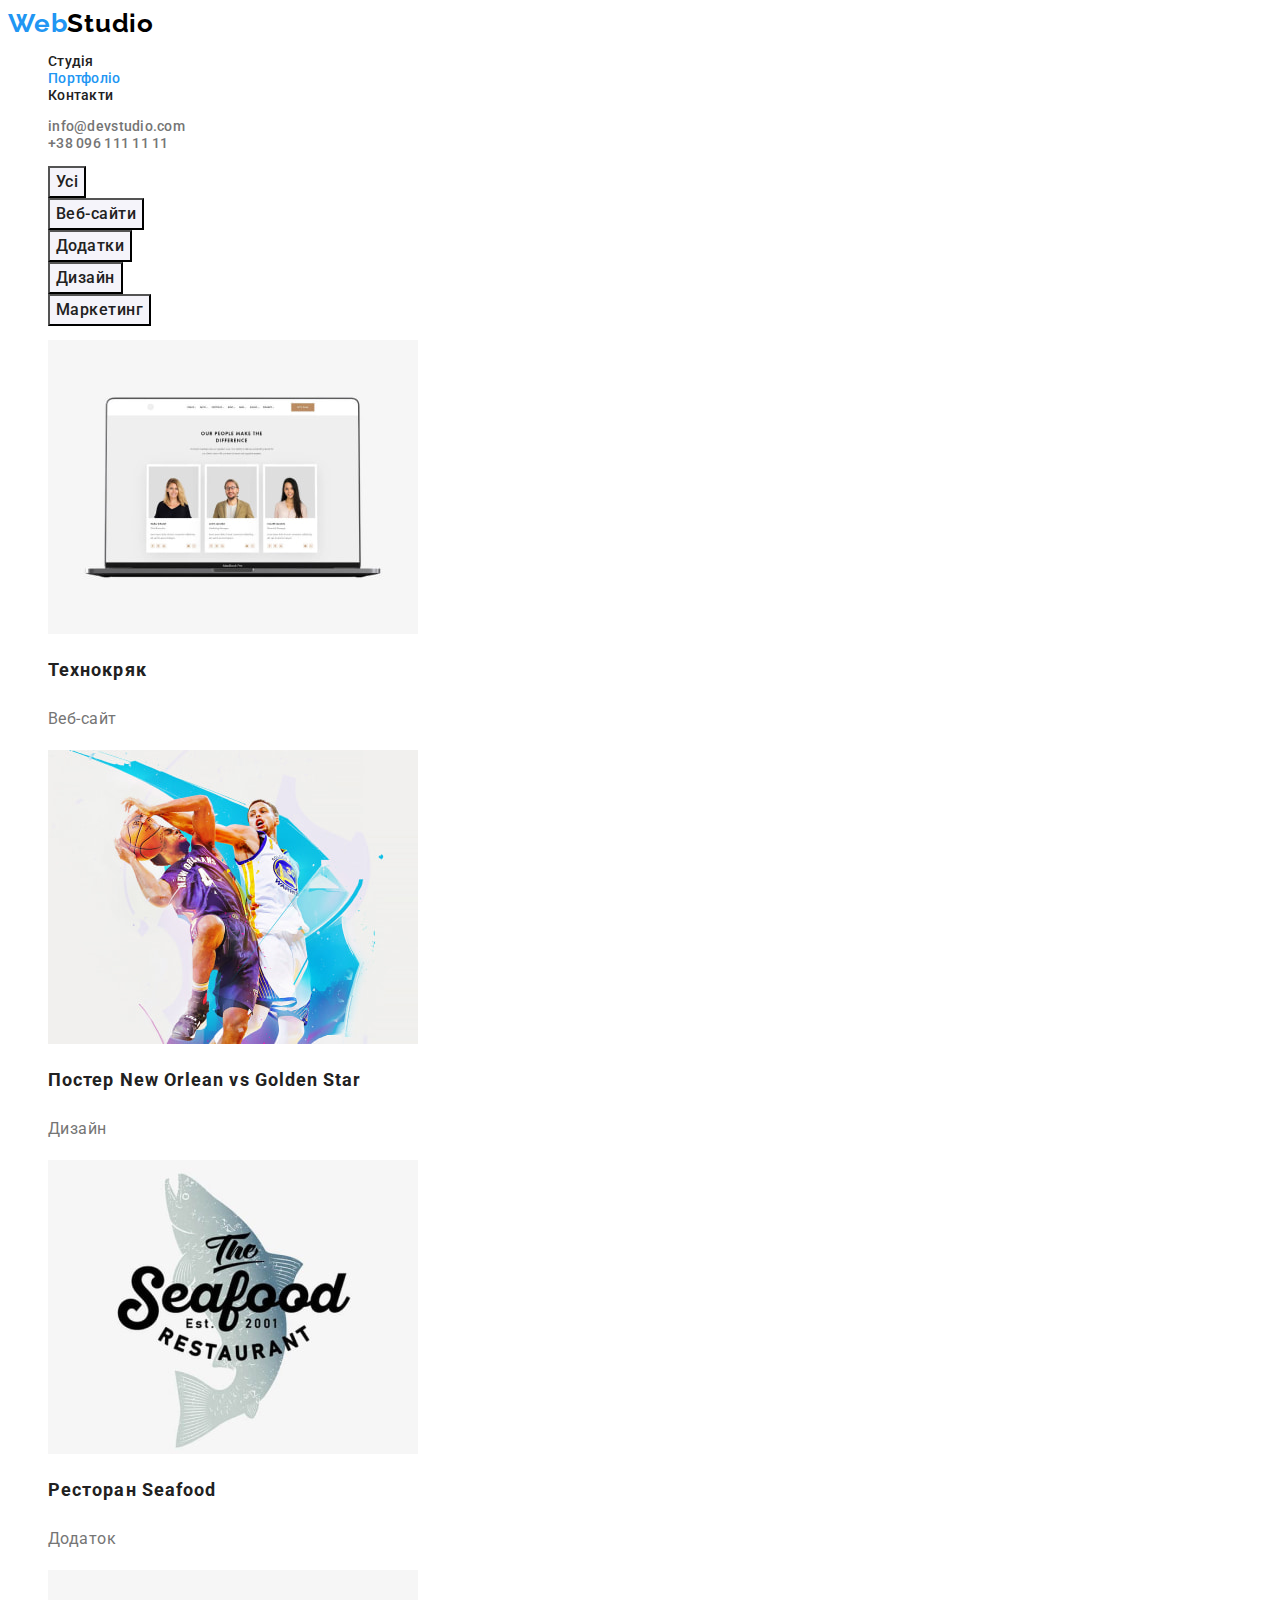
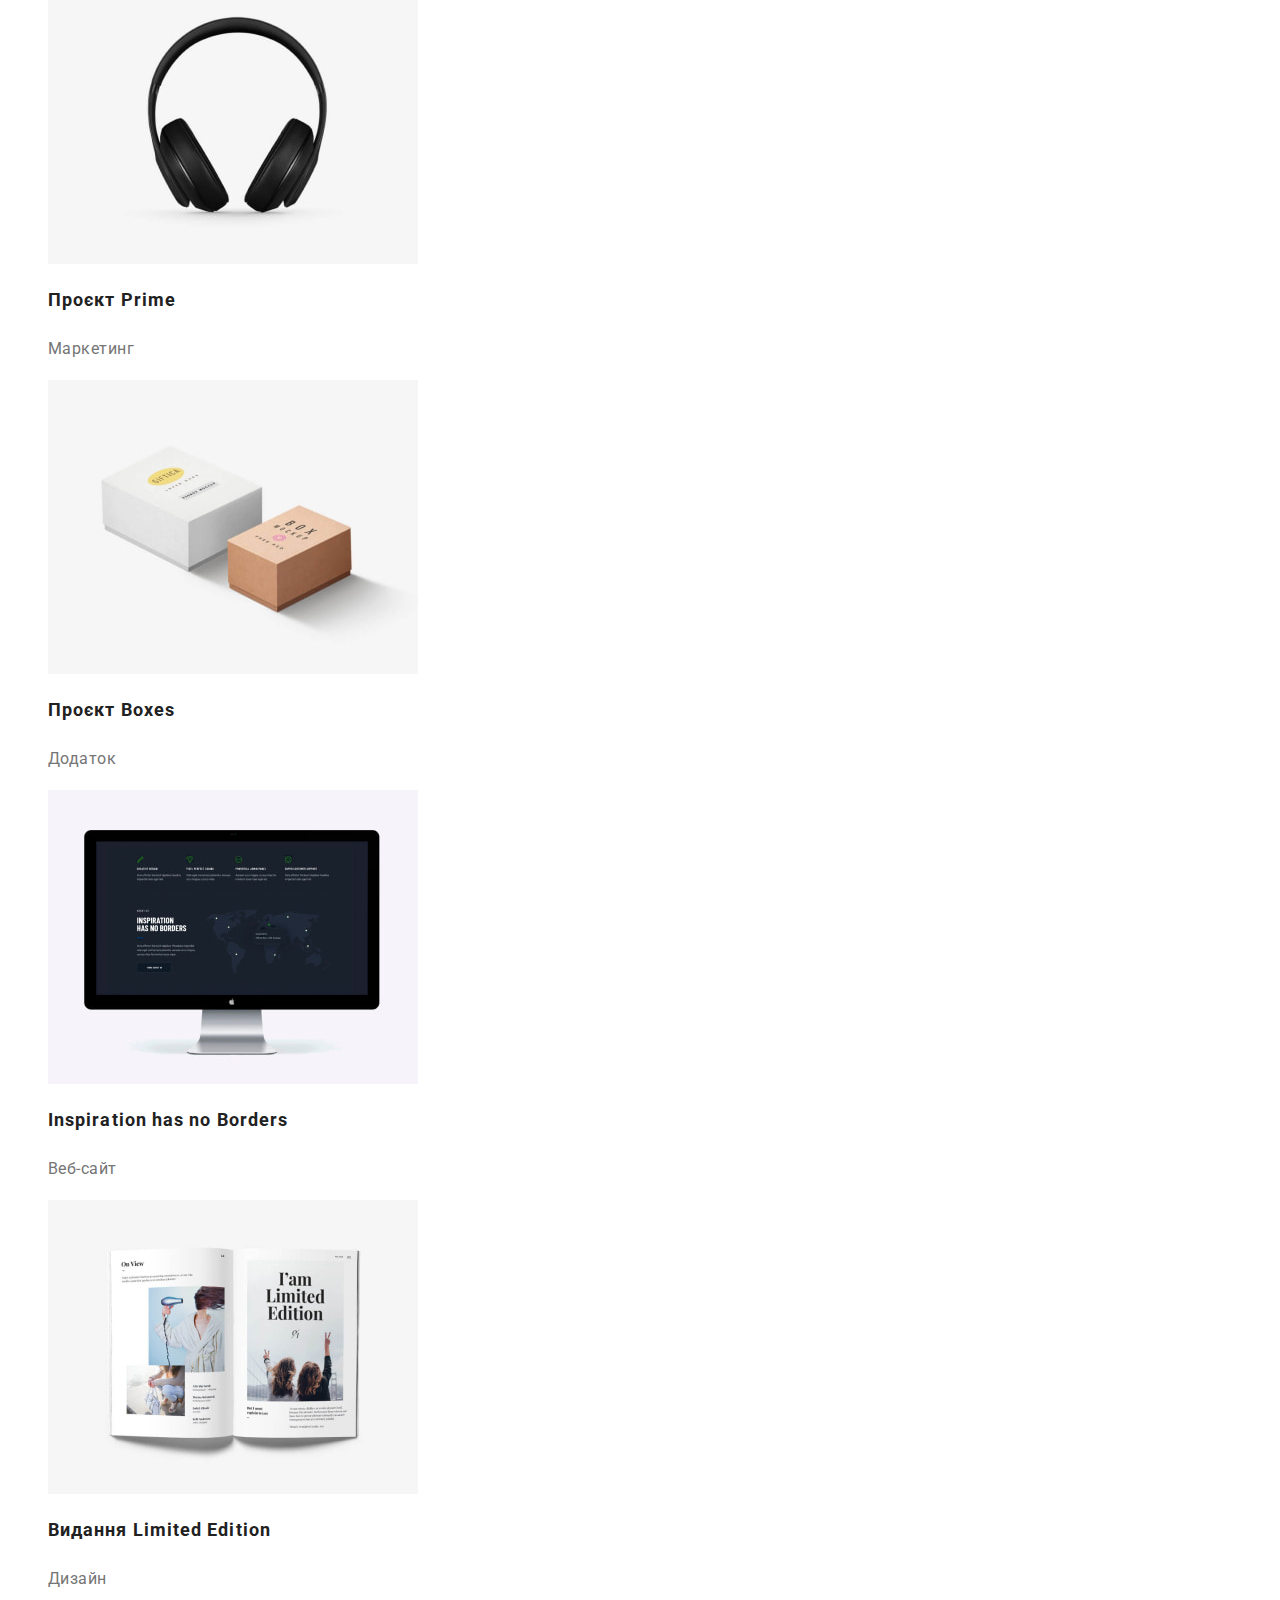
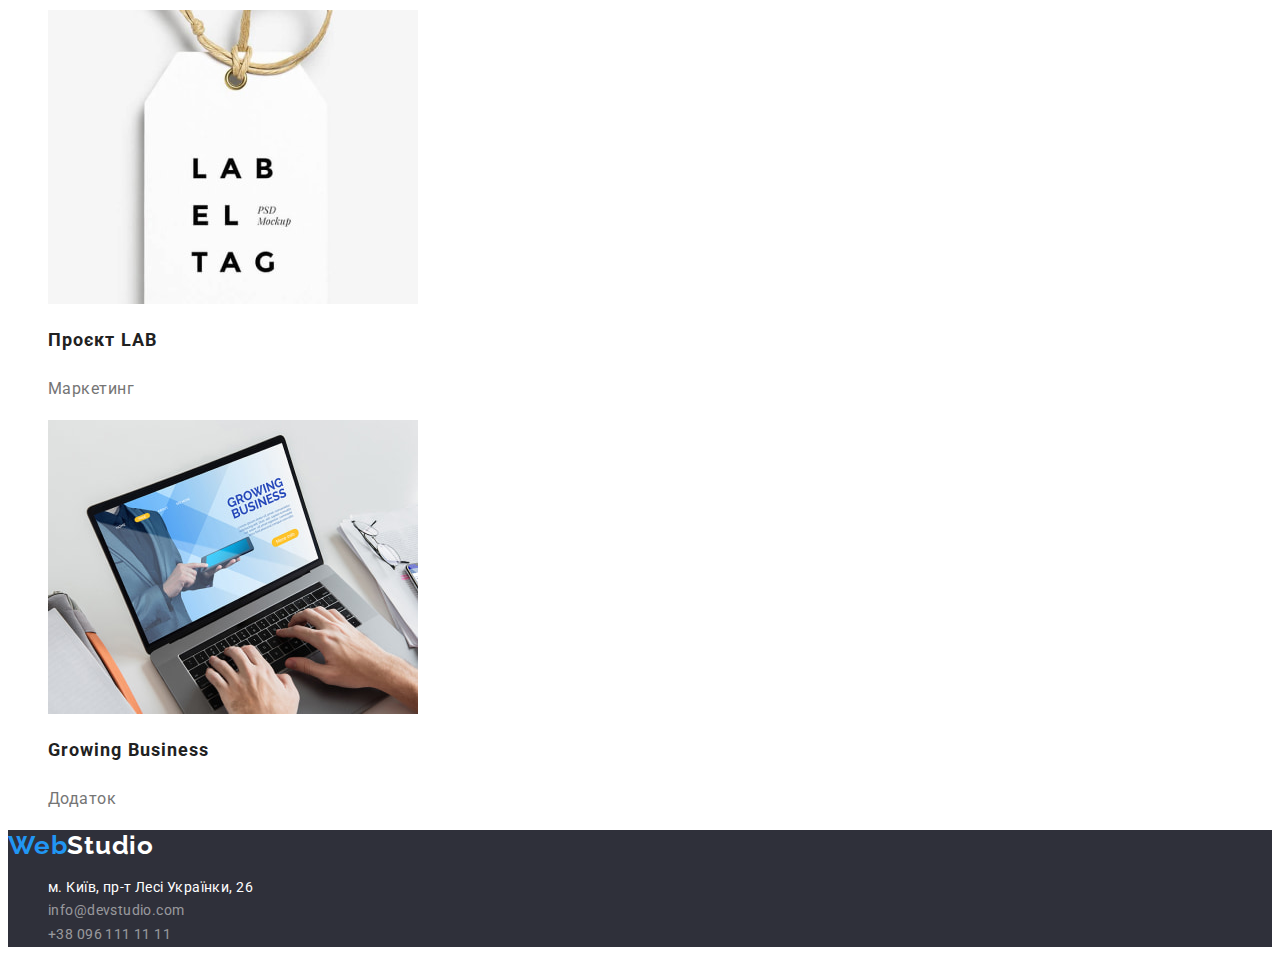
==== portfolio.html @ b889ef47 "Initial commit" ====
<!DOCTYPE html>
<html lang="uk">
  <head>
    <meta charset="UTF-8" />
    <meta http-equiv="X-UA-Compatible" content="IE=edge" />
    <meta name="viewport" content="width=device-width, initial-scale=1.0" />
    <meta name="description" content="WebStudio - Ефективні рішення для вашого бізнесу" />
    <!-- Favicon start -->
    <link
      rel="apple-touch-icon"
      sizes="180x180"
      href="./images/favicon-package/apple-touch-icon.png"
    />
    <link
      rel="icon"
      type="image/png"
      sizes="32x32"
      href="./images/favicon-package/favicon-32x32.png"
    />
    <link
      rel="icon"
      type="image/png"
      sizes="16x16"
      href="./images/favicon-package/favicon-16x16.png"
    />
    <link rel="manifest" href="./images/favicon-package/site.webmanifest" />
    <link rel="mask-icon" href="./images/favicon-package/safari-pinned-tab.svg" color="#5bbad5" />
    <meta name="msapplication-TileColor" content="#da532c" />
    <meta name="theme-color" content="#ffffff" />
    <!-- Favicon end -->
    <link rel="preconnect" href="https://fonts.googleapis.com" />
    <link rel="preconnect" href="https://fonts.gstatic.com" crossorigin />
    <link
      href="https://fonts.googleapis.com/css2?family=Raleway:wght@700&family=Roboto:wght@400;500;700;900&display=swap"
      rel="stylesheet"
    />
    <title>WebStudio Portfolio</title>
    <link href="./css/styles.css" rel="stylesheet" />
  </head>
  <body>
    <!-- Шапка -->
    <header class="header">
      <nav class="nav">
        <a class="logo link" href="./index.html"><span class="logo-accent">Web</span>Studio</a>
        <ul class="menu-list list">
          <li class="menu-item"><a class="menu-link link" href="./index.html">Студія</a></li>
          <li class="menu-item">
            <a class="menu-link link current" href="./portfolio.html">Портфоліо</a>
          </li>
          <li class="menu-item"><a class="menu-link link" href="">Контакти</a></li>
        </ul>
      </nav>
      <ul class="contact-list list">
        <li class="contact-item">
          <a class="contact-link link" href="mailto:info@devstudio.com">info@devstudio.com</a>
        </li>
        <li class="contact-item">
          <a class="contact-link link" href="tel:+380961111111">+38 096 111 11 11</a>
        </li>
      </ul>
    </header>
    <!-- Основна частина -->
    <main>
      <section class="portfolio">
        <h1 class="visually-hidden">Наші роботи</h1>
        <ul class="portfolio-list list">
          <li class="portfolio-item"><button class="portfolio-btn" type="button">Усі</button></li>
          <li class="portfolio-item">
            <button class="portfolio-btn" type="button">Веб-сайти</button>
          </li>
          <li class="portfolio-item">
            <button class="portfolio-btn" type="button">Додатки</button>
          </li>
          <li class="portfolio-item">
            <button class="portfolio-btn" type="button">Дизайн</button>
          </li>
          <li class="portfolio-item">
            <button class="portfolio-btn" type="button">Маркетинг</button>
          </li>
        </ul>
        <ul class="works-list list">
          <li class="works-item">
            <img
              src="./images/portfolio/img.jpg"
              alt="зображення вебсайту"
              class="works-img"
              width="370"
              height="294"
            />
            <h2 class="works-title">Технокряк</h2>
            <p class="works-text">Веб-сайт</p>
          </li>
          <li class="works-item">
            <img
              src="./images/portfolio/img-2.jpg"
              alt="постер баскетбольної команди"
              class="works-img"
              width="370"
              height="294"
            />
            <h2 class="works-title">Постер New Orlean vs Golden Star</h2>
            <p class="works-text">Дизайн</p>
          </li>
          <li class="works-item">
            <img
              src="./images/portfolio/img-3.jpg"
              alt="логотип рибного ресторану"
              class="works-img"
              width="370"
              height="294"
            />
            <h2 class="works-title">Ресторан Seafood</h2>
            <p class="works-text">Додаток</p>
          </li>
          <li class="works-item">
            <img
              src="./images/portfolio/img-4.jpg"
              alt="навушники"
              class="works-img"
              width="370"
              height="294"
            />
            <h2 class="works-title">Проєкт Prime</h2>
            <p class="works-text">Маркетинг</p>
          </li>
          <li class="works-item">
            <img
              src="./images/portfolio/img-5.jpg"
              alt="дві коробки"
              class="works-img"
              width="370"
              height="294"
            />
            <h2 class="works-title">Проєкт Boxes</h2>
            <p class="works-text">Додаток</p>
          </li>
          <li class="works-item">
            <img
              src="./images/portfolio/img-6.jpg"
              alt="головна сторінка вебсайту"
              class="works-img"
              width="370"
              height="294"
            />
            <h2 class="works-title">Inspiration has no Borders</h2>
            <p class="works-text">Веб-сайт</p>
          </li>
          <li class="works-item">
            <img
              src="./images/portfolio/img-7.jpg"
              alt="книга"
              class="works-img"
              width="370"
              height="294"
            />
            <h2 class="works-title">Видання Limited Edition</h2>
            <p class="works-text">Дизайн</p>
          </li>
          <li class="works-item">
            <img
              src="./images/portfolio/img-8.jpg"
              alt="лейбл"
              class="works-img"
              width="370"
              height="294"
            />
            <h2 class="works-title">Проєкт LAB</h2>
            <p class="works-text">Маркетинг</p>
          </li>
          <li class="works-item">
            <img
              src="./images/portfolio/img-9.jpg"
              alt="превью бізнес-додатку"
              class="works-img"
              width="370"
              height="294"
            />
            <h2 class="works-title">Growing Business</h2>
            <p class="works-text">Додаток</p>
          </li>
        </ul>
      </section>
    </main>

    <!-- Підвал -->
    <footer class="footer">
      <a class="link logo" href="./index.html"
        ><span class="logo-accent">Web</span><span class="footer-logo">Studio</span></a
      >
      <address class="address">
        <ul class="address-list list">
          <li class="address-item">
            <a
              class="address-link link map"
              href="https://www.google.com.ua/maps/place/бул.+Леси+Украинки,+26,+Киев,+02000/@50.4265841,30.5361971,17z"
              target="_blank"
              rel="noreferrer noopener nofollow"
              >м. Київ, пр-т Лесі Українки, 26</a
            >
          </li>
          <li class="address-item">
            <a class="address-link link mail" href="mailto:info@devstudio.com"
              >info@devstudio.com</a
            >
          </li>
          <li class="address-item">
            <a class="address-link link tel" href="tel:+380961111111">+38 096 111 11 11</a>
          </li>
        </ul>
      </address>
    </footer>
  </body>
</html>
---- css/styles.css ----
/* global */
:root {
  --main-background-color: #ffffff;
  --accent-background-color: #f5f4fa;
  --footer-bcg-color: #2f303a;
  --text-and-button-accent: #2196f3;
  --main-text-color: #757575;
  --header-color: #212121;
  --portfolio-bcg-color: #eeeeee;
  --logo-main-color: #000000;
  --header-line-color: #ececec;
  --footer-contacts-color: rgba(225, 225, 225, 0.6);
  --main-font: 'Roboto', sans-serif;
  --secondary-font: 'Raleway', sans-serif;
}
body {
  background-color: var(--main-background-color);
  color: var(--main-text-color);
  font-family: var(--main-font);
  font-size: 14px;
  letter-spacing: 0.03em;
}
.list {
  list-style: none;
}
.link {
  text-decoration: none;
  color: var(--main-text-color);
}
.visually-hidden {
  position: absolute;
  width: 1px;
  height: 1px;
  margin: -1px;
  border: 0;
  padding: 0;
  white-space: nowrap;
  clip-path: inset(100%);
  clip: rect(0 0 0 0);
  overflow: hidden;
}
/* global end*/

/* header */
.logo {
  color: var(--logo-main-color);
  font-family: var(--secondary-font);
  font-weight: 700;
  font-size: 26px;
  line-height: 1.2;
  letter-spacing: 0.03em;
}
.logo-accent {
  color: var(--text-and-button-accent);
}
.menu-link,
.contact-link {
  font-weight: 500;
  line-height: 1.14;
  letter-spacing: 0.02em;
}
.menu-link {
  color: var(--header-color);
}
.current {
  color: var(--text-and-button-accent);
}
.contact-link {
  color: var(--main-text-color);
}
.menu-link:hover,
.menu-link:focus,
.contact-link:hover,
.contact-link:focus {
  color: var(--text-and-button-accent);
}

/* footer */
.footer {
  background-color: var(--footer-bcg-color);
}
.footer-logo {
  color: var(--main-background-color);
}
.address-item {
  line-height: 1.7;
  font-style: normal;
}
.map {
  color: var(--main-background-color);
}
.mail,
.tel {
  color: var(--footer-contacts-color);
}
.address-link:hover,
.address-link:focus {
  color: var(--text-and-button-accent);
}

/* main */
/* hero */
.hero {
  background-color: var(--footer-bcg-color);
}
.main-title {
  font-weight: 900;
  font-size: 44px;
  line-height: 1.36;
  text-align: center;
  letter-spacing: 0.06em;
  text-transform: uppercase;
  color: var(--main-background-color);
}
.hero-btn {
  background-color: var(--text-and-button-accent);
  color: var(--main-background-color);
  font-family: inherit;
  font-weight: 700;
  font-size: 16px;
  line-height: 1.87;
  display: flex;
  align-items: center;
  text-align: center;
  letter-spacing: 0.06em;
  cursor: pointer;
}

/* Переваги компанії */
.benefits,
.activities {
  background-color: var(--main-background-color);
}

.benefits-headline {
  font-size: 14px;
  text-transform: uppercase;
  font-weight: 700;
  line-height: 1.14;
  color: var(--header-color);
}
.benefits-text {
  line-height: 1.71;
}
/* Чим ми займаємося */
.activities-heading,
.team-heading {
  font-weight: 700;
  font-size: 36px;
  line-height: 1.17;
  text-align: center;
  color: var(--header-color);
}

/* Наша команда */
.team {
  background-color: var(--accent-background-color);
}
.team-headline {
  font-weight: 500;
  font-size: 16px;
  line-height: 1.19;
  text-align: center;
  letter-spacing: 0.03em;
  color: var(--header-color);
}
.team-text {
  font-size: 16px;
  line-height: 1.19;
  text-align: center;
}

/* portfolio */
.portfolio {
  background-color: var(--main-background-color);
}
.portfolio-btn {
  font-family: inherit;
  font-weight: 500;
  font-size: 16px;
  line-height: 1.63;
  text-align: center;
  letter-spacing: 0.03em;
  color: var(--header-color);
  background-color: var(--accent-background-color);
  cursor: pointer;
}
.portfolio-btn:hover,
.portfolio-btn:focus {
  color: var(--main-background-color);
  background-color: var(--text-and-button-accent);
}
.works-title {
  font-weight: 700;
  font-size: 18px;
  line-height: 2;
  letter-spacing: 0.06em;
  color: var(--header-color);
}
.works-text {
  font-size: 16px;
  line-height: 1.88;
  letter-spacing: 0.03em;
}
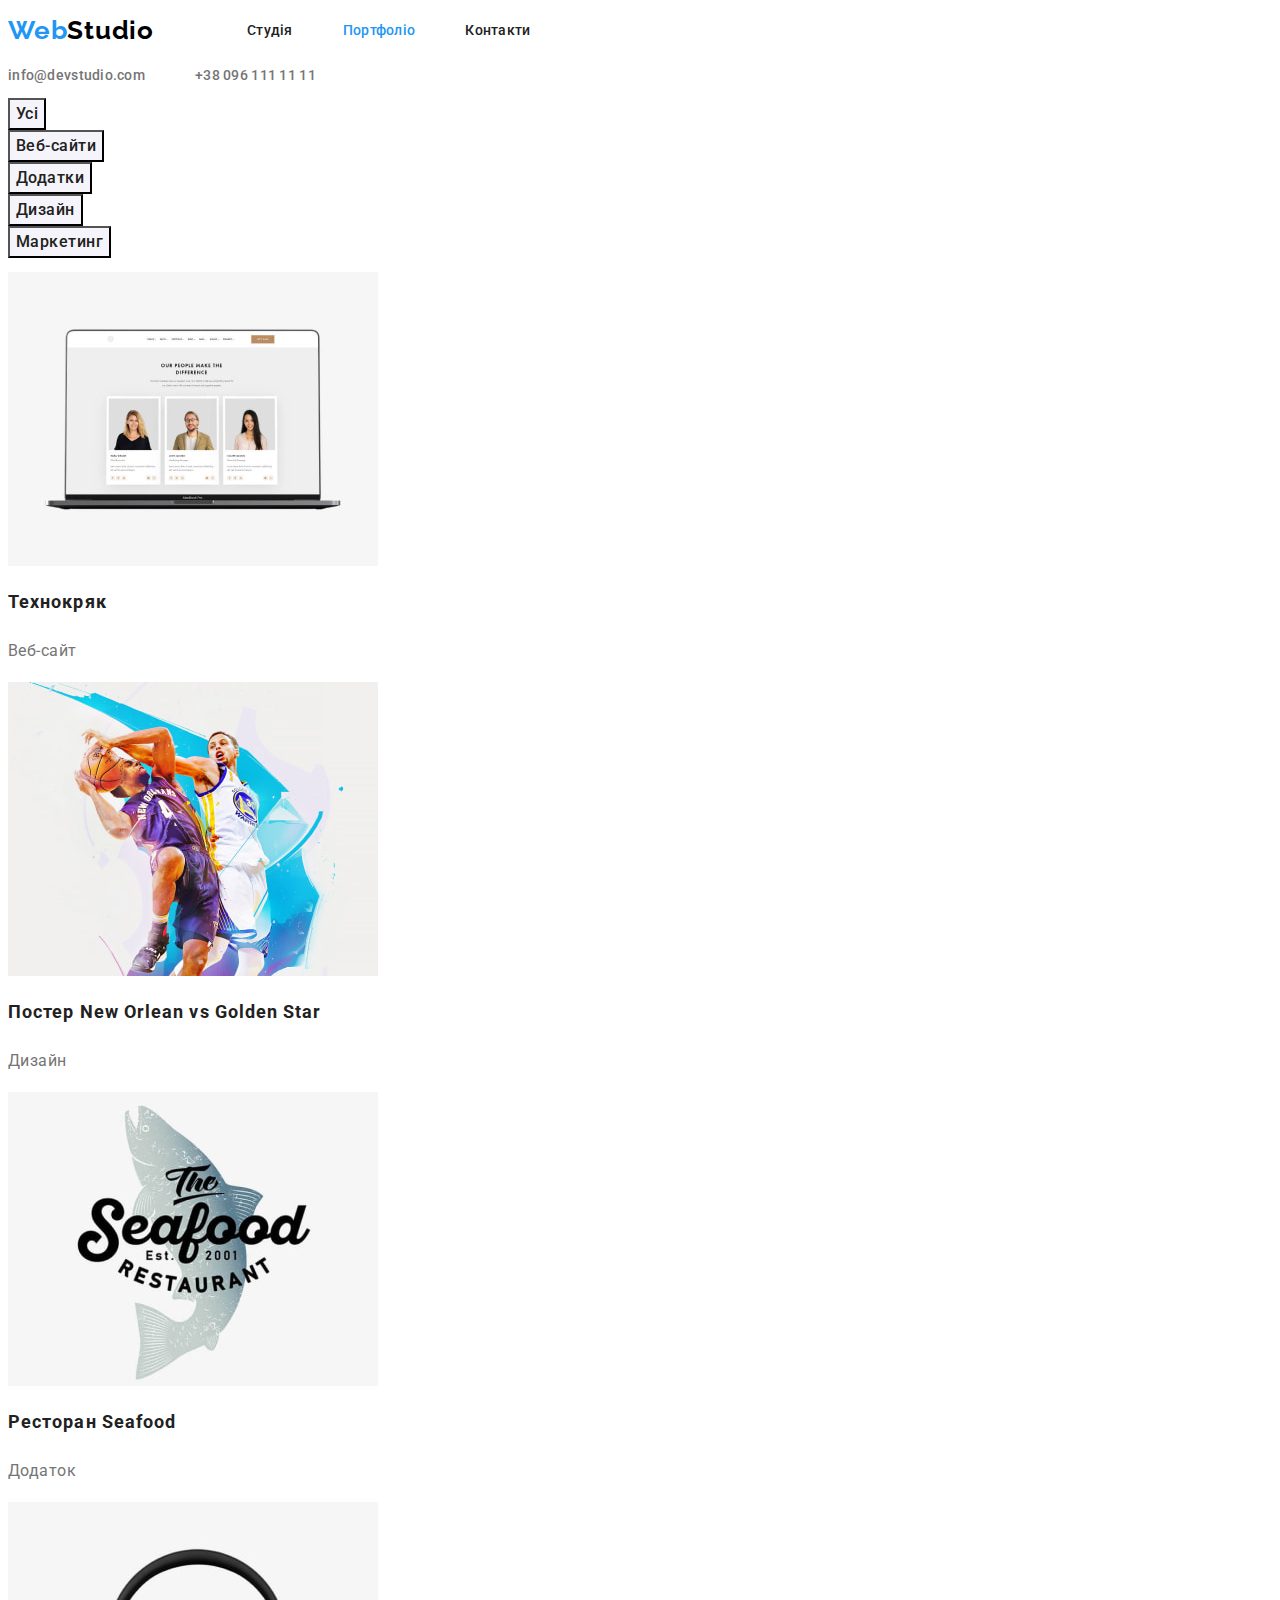
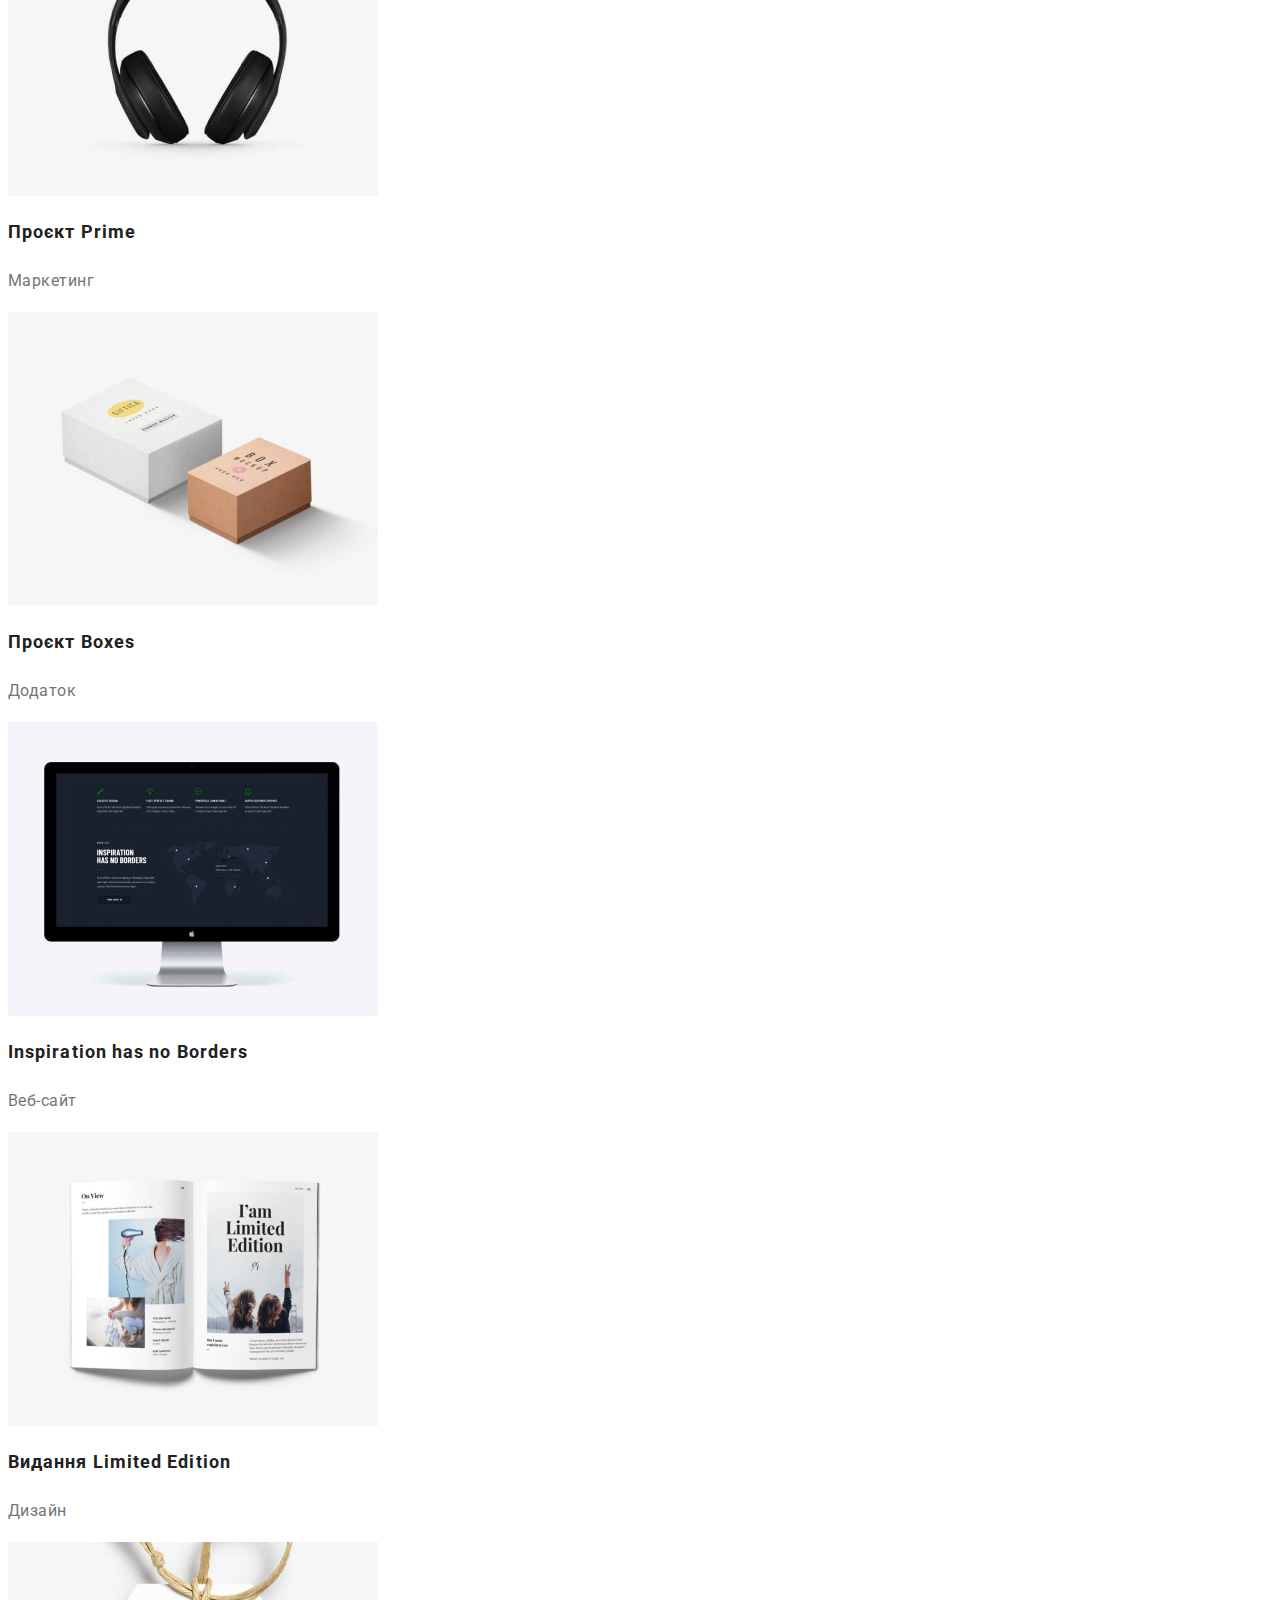
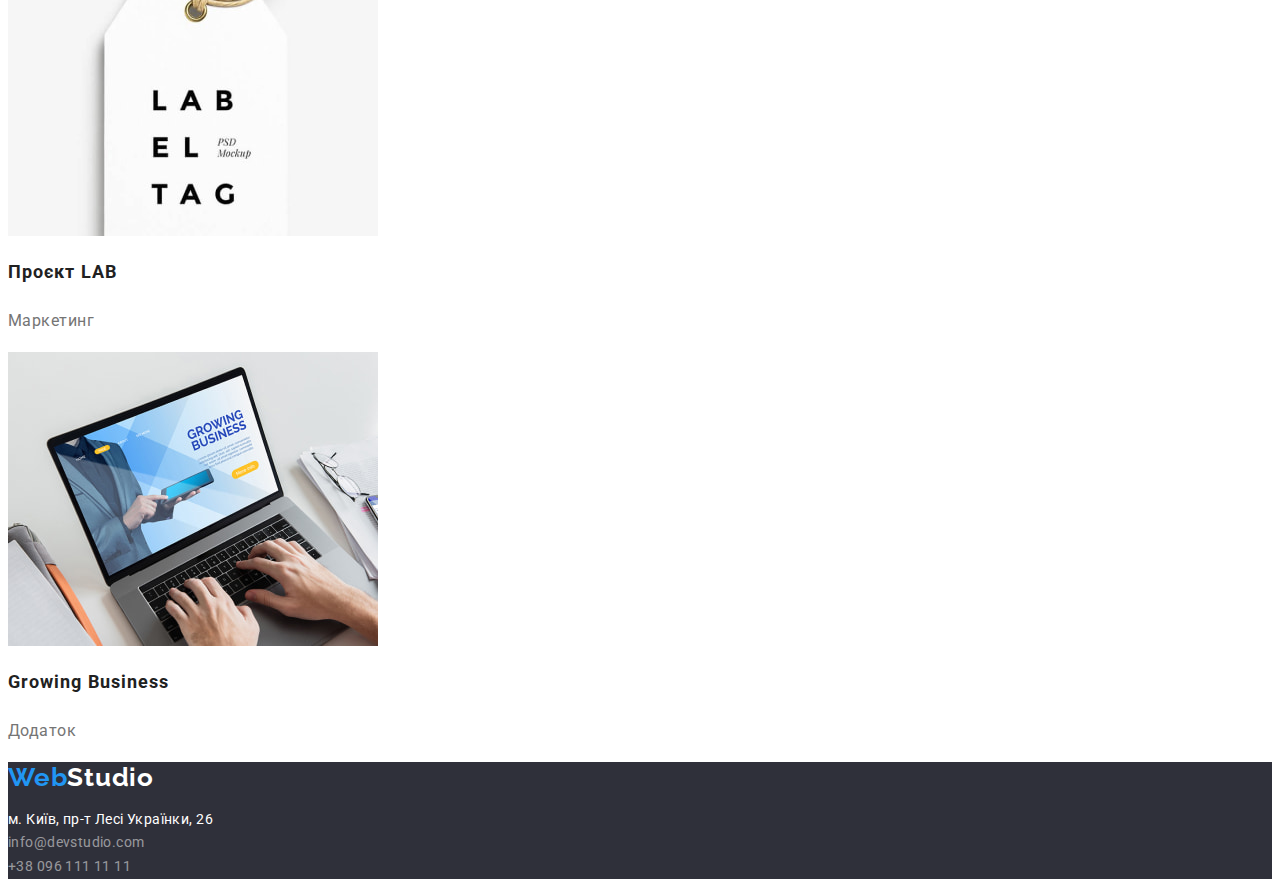
==== commit 2a83ccf6: "general+header" ====
--- a/portfolio.html
+++ b/portfolio.html
@@ -28,13 +28,23 @@
     <meta name="msapplication-TileColor" content="#da532c" />
     <meta name="theme-color" content="#ffffff" />
     <!-- Favicon end -->
+    <title>WebStudio</title>
+    <!-- Fonts -->
     <link rel="preconnect" href="https://fonts.googleapis.com" />
     <link rel="preconnect" href="https://fonts.gstatic.com" crossorigin />
     <link
       href="https://fonts.googleapis.com/css2?family=Raleway:wght@700&family=Roboto:wght@400;500;700;900&display=swap"
       rel="stylesheet"
     />
-    <title>WebStudio Portfolio</title>
+    <!-- Modern-normalize -->
+    <link
+      rel="stylesheet"
+      href="https://cdnjs.cloudflare.com/ajax/libs/modern-normalize/1.1.0/modern-normalize.min.css"
+      integrity="sha512-wpPYUAdjBVSE4KJnH1VR1HeZfpl1ub8YT/NKx4PuQ5NmX2tKuGu6U/JRp5y+Y8XG2tV+wKQpNHVUX03MfMFn9Q=="
+      crossorigin="anonymous"
+      referrerpolicy="no-referrer"
+    />
+    <!-- Styles CSS -->
     <link href="./css/styles.css" rel="stylesheet" />
   </head>
   <body>
--- a/css/styles.css
+++ b/css/styles.css
@@ -20,8 +20,19 @@
   font-size: 14px;
   letter-spacing: 0.03em;
 }
+
+.container {
+  width: 1200px;
+  padding-left: 15px;
+  padding-right: 15px;
+  margin-left: auto;
+  margin-right: auto;
+
+  outline: 1px solid tomato;
+}
 .list {
   list-style: none;
+  padding-left: 0;
 }
 .link {
   text-decoration: none;
@@ -42,7 +53,17 @@
 /* global end*/
 
 /* header */
+.header-container {
+  display: flex;
+  align-items: center;
+}
+.nav {
+  display: flex;
+  align-items: center;
+}
 .logo {
+  margin-right: 93px;
+
   color: var(--logo-main-color);
   font-family: var(--secondary-font);
   font-weight: 700;
@@ -52,6 +73,12 @@
 }
 .logo-accent {
   color: var(--text-and-button-accent);
+}
+.menu-list {
+  display: flex;
+}
+.menu-item:not(:last-child) {
+  margin-right: 50px;
 }
 .menu-link,
 .contact-link {
@@ -65,15 +92,22 @@
 .current {
   color: var(--text-and-button-accent);
 }
-.contact-link {
-  color: var(--main-text-color);
-}
 .menu-link:hover,
 .menu-link:focus,
 .contact-link:hover,
 .contact-link:focus {
   color: var(--text-and-button-accent);
 }
+.contact-list {
+  display: flex;
+  margin-left: auto;
+}
+.contact-item:first-child {
+  margin-right: 50px;
+}
+.contact-link {
+  color: var(--main-text-color);
+}
 
 /* footer */
 .footer {
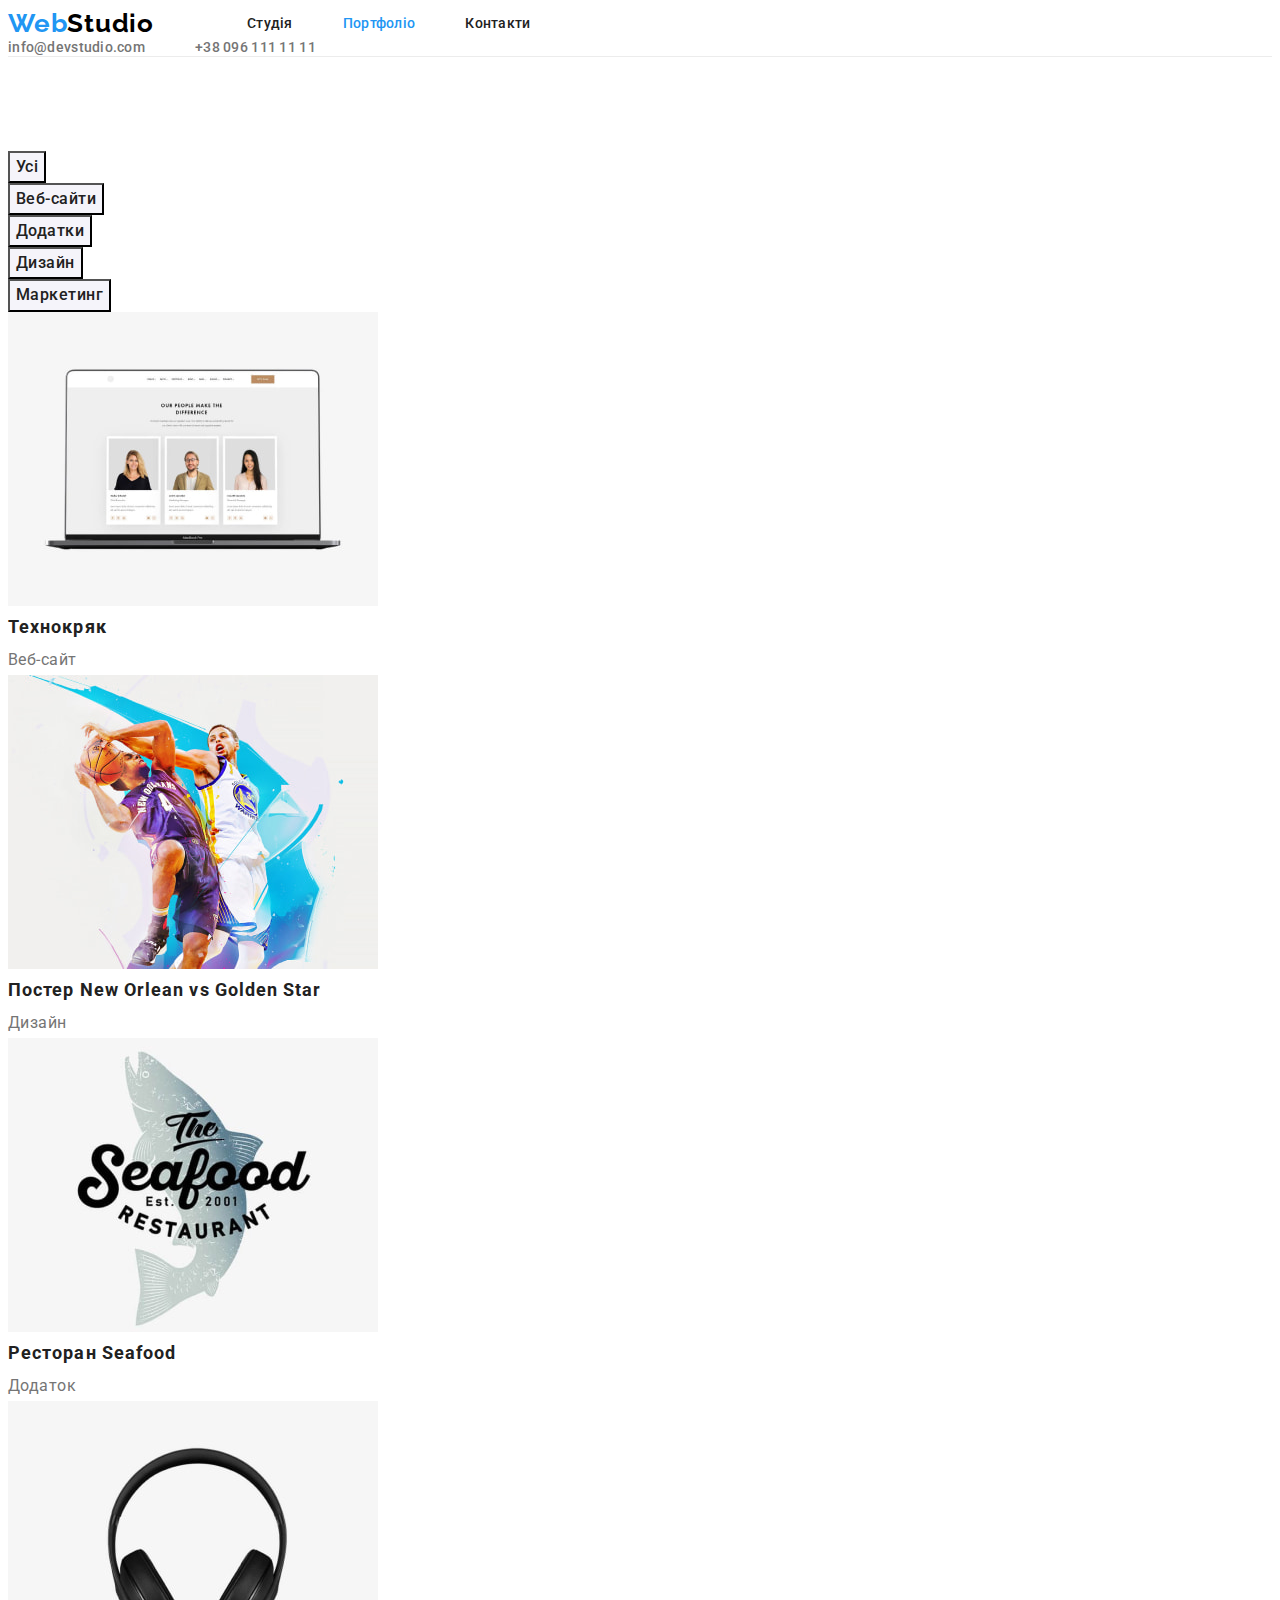
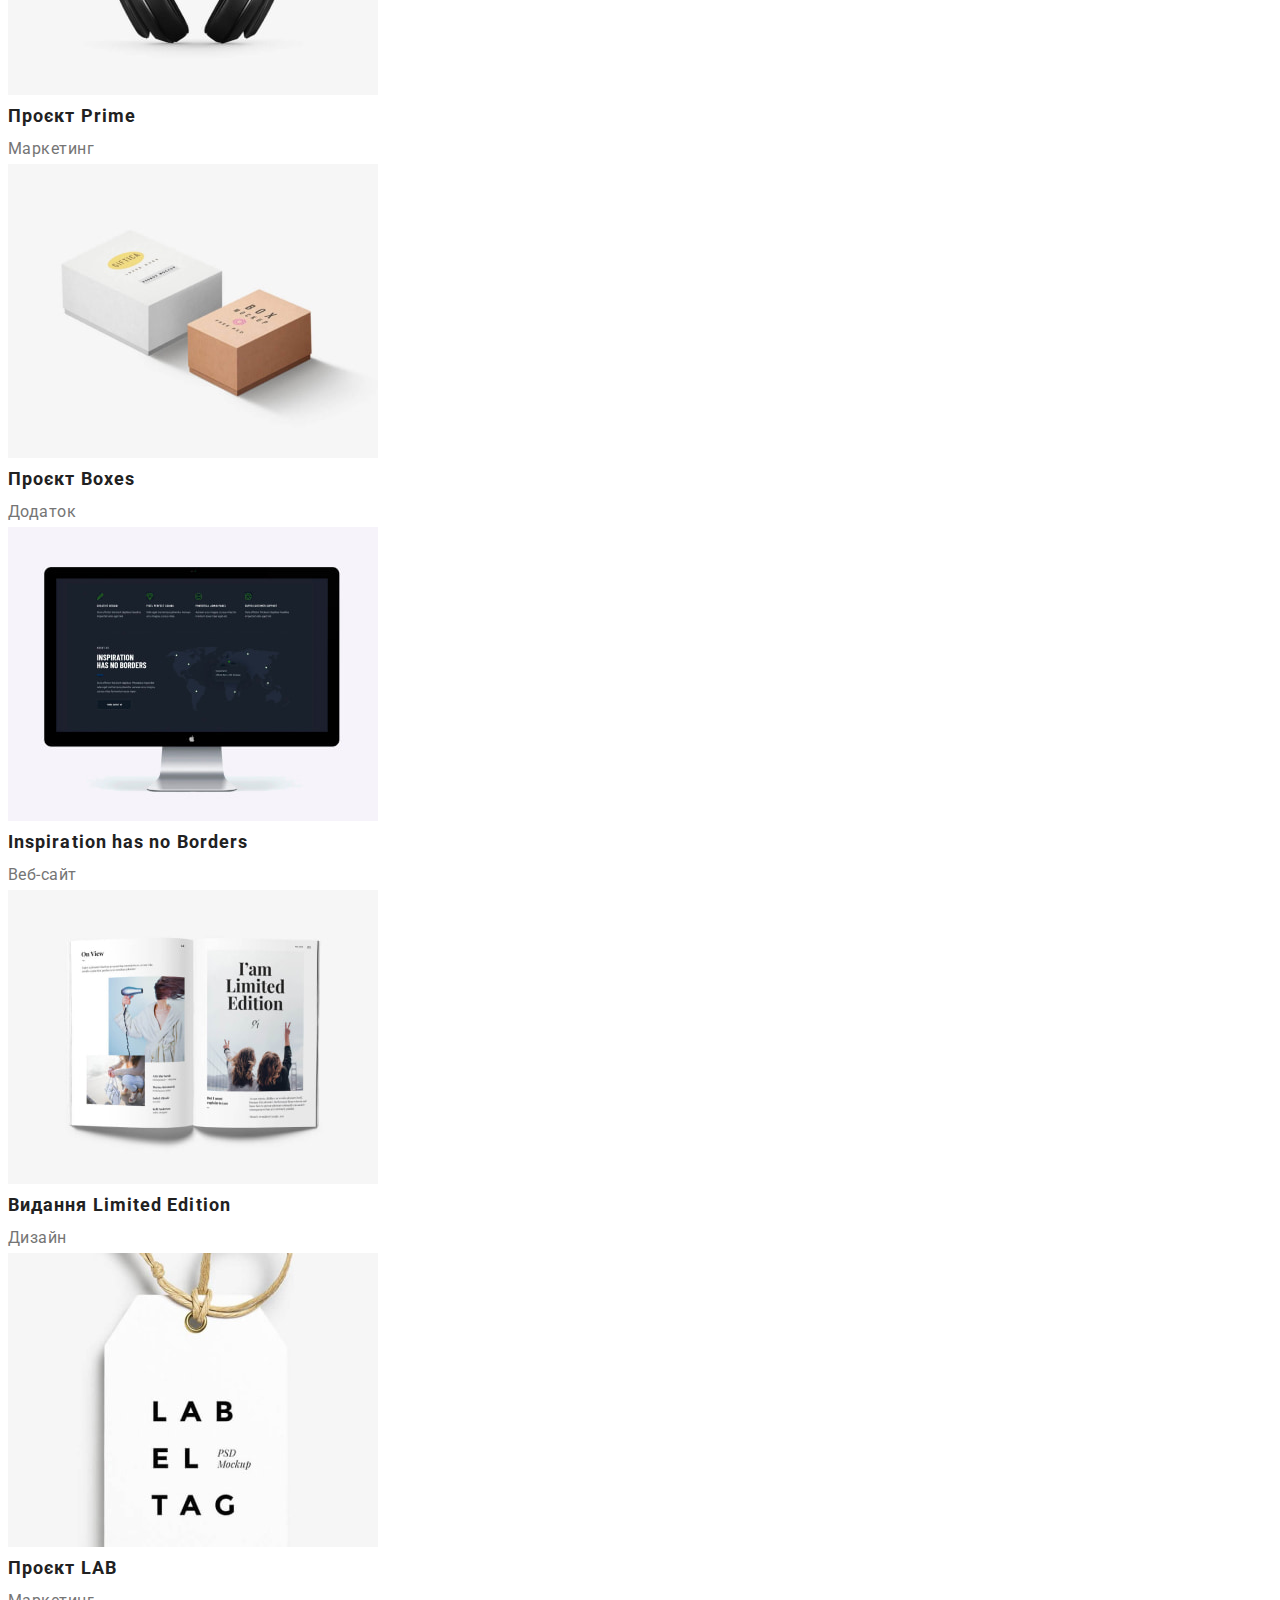
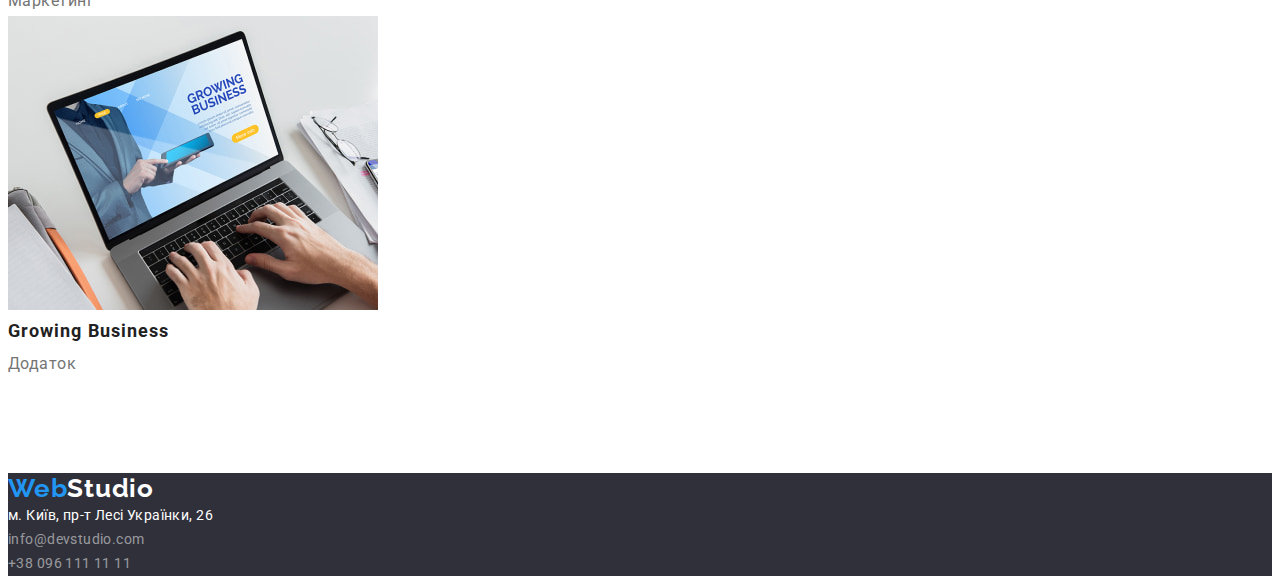
==== commit 326aacea: "index sections (without footer)" ====
--- a/portfolio.html
+++ b/portfolio.html
@@ -71,7 +71,7 @@
     </header>
     <!-- Основна частина -->
     <main>
-      <section class="portfolio">
+      <section class="portfolio section">
         <h1 class="visually-hidden">Наші роботи</h1>
         <ul class="portfolio-list list">
           <li class="portfolio-item"><button class="portfolio-btn" type="button">Усі</button></li>
--- a/css/styles.css
+++ b/css/styles.css
@@ -20,7 +20,6 @@
   font-size: 14px;
   letter-spacing: 0.03em;
 }
-
 .container {
   width: 1200px;
   padding-left: 15px;
@@ -30,13 +29,28 @@
 
   outline: 1px solid tomato;
 }
+.section {
+  padding-top: 94px;
+  padding-bottom: 94px;
+}
 .list {
   list-style: none;
+  margin: 0;
   padding-left: 0;
 }
 .link {
   text-decoration: none;
   color: var(--main-text-color);
+}
+h1,
+h2,
+h3,
+h4 {
+  margin: 0;
+  padding: 0;
+}
+p {
+  margin: 0;
 }
 .visually-hidden {
   position: absolute;
@@ -53,9 +67,13 @@
 /* global end*/
 
 /* header */
+.header {
+  border-bottom: 1px solid var(--header-line-color);
+}
 .header-container {
   display: flex;
   align-items: center;
+  height: 80px;
 }
 .nav {
   display: flex;
@@ -137,7 +155,18 @@
 .hero {
   background-color: var(--footer-bcg-color);
 }
+.hero-container {
+  text-align: center;
+  height: 600px;
+  padding-top: 187px;
+  padding-bottom: 200px;
+}
 .main-title {
+  margin-bottom: 30px;
+  margin-left: auto;
+  margin-right: auto;
+  max-width: 696px;
+
   font-weight: 900;
   font-size: 44px;
   line-height: 1.36;
@@ -147,14 +176,19 @@
   color: var(--main-background-color);
 }
 .hero-btn {
+  display: inline-block;
+  border-radius: 4px;
+  padding: 10px 32px;
+  min-width: 216px;
+  box-shadow: 0px 4px 4px rgba(0, 0, 0, 0.15);
+  border: 1px solid transparent;
+
   background-color: var(--text-and-button-accent);
   color: var(--main-background-color);
   font-family: inherit;
   font-weight: 700;
   font-size: 16px;
   line-height: 1.87;
-  display: flex;
-  align-items: center;
   text-align: center;
   letter-spacing: 0.06em;
   cursor: pointer;
@@ -165,8 +199,19 @@
 .activities {
   background-color: var(--main-background-color);
 }
-
+.benefits-list {
+  display: flex;
+  justify-content: space-between;
+}
+.benefits-item {
+  width: calc(100%-90px / 4);
+}
+.benefits-item:not(:last-child) {
+  margin-right: 30px;
+}
 .benefits-headline {
+  margin-bottom: 10px;
+
   font-size: 14px;
   text-transform: uppercase;
   font-weight: 700;
@@ -176,7 +221,11 @@
 .benefits-text {
   line-height: 1.71;
 }
+
 /* Чим ми займаємося */
+.activities-heading {
+  margin-bottom: 50px;
+}
 .activities-heading,
 .team-heading {
   font-weight: 700;
@@ -184,13 +233,40 @@
   line-height: 1.17;
   text-align: center;
   color: var(--header-color);
+}
+.activities-list {
+  display: flex;
+  justify-content: space-between;
 }
 
 /* Наша команда */
 .team {
   background-color: var(--accent-background-color);
 }
+.team-heading {
+  margin-bottom: 50px;
+}
+.team-list {
+  display: flex;
+}
+.team-item {
+  background-color: var(--main-background-color);
+  width: 270px;
+  padding-bottom: 30px;
+  box-shadow: 0px 1px 3px rgba(0, 0, 0, 0.12), 0px 1px 1px rgba(0, 0, 0, 0.14),
+    0px 2px 1px rgba(0, 0, 0, 0.2);
+  border-radius: 0px 0px 4px 4px;
+}
+.team-item:not(:last-child) {
+  margin-right: 30px;
+}
+.team-img {
+  display: block;
+  margin-bottom: 30px;
+}
 .team-headline {
+  margin-bottom: 10px;
+
   font-weight: 500;
   font-size: 16px;
   line-height: 1.19;
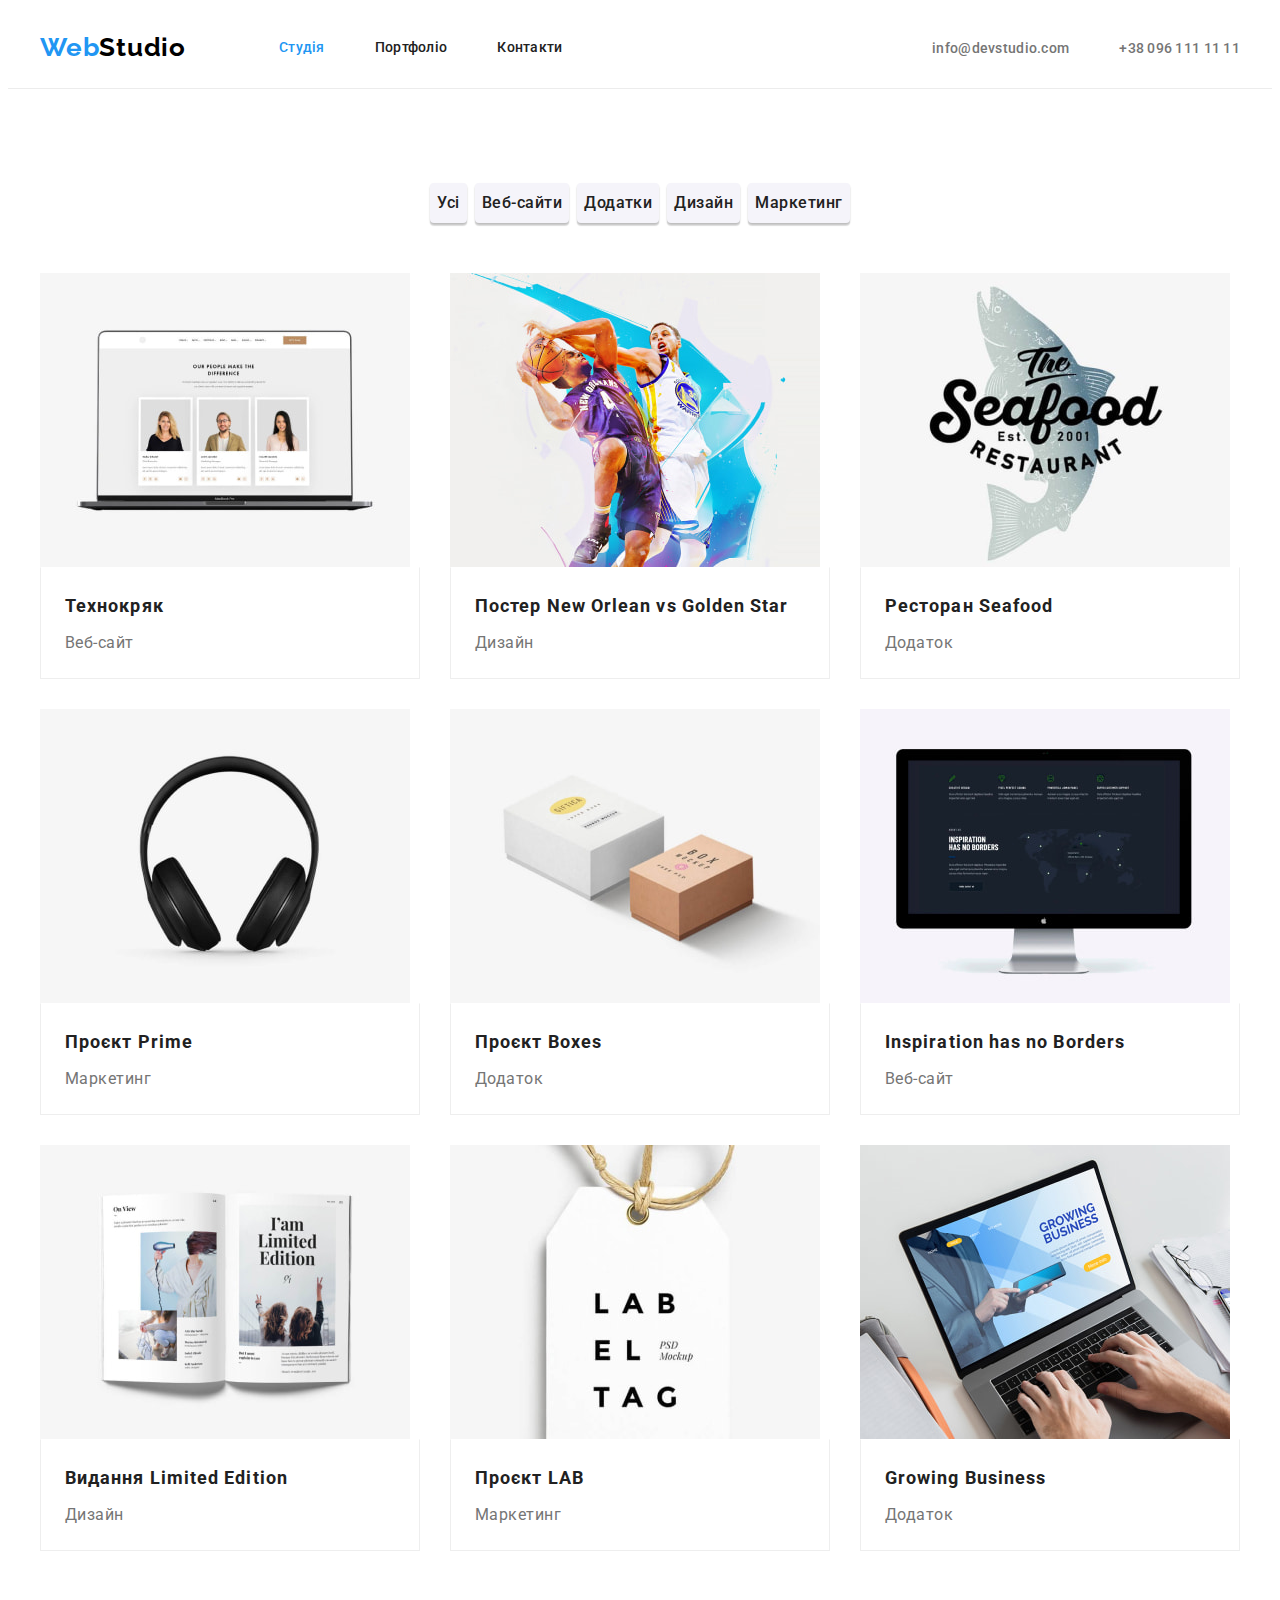
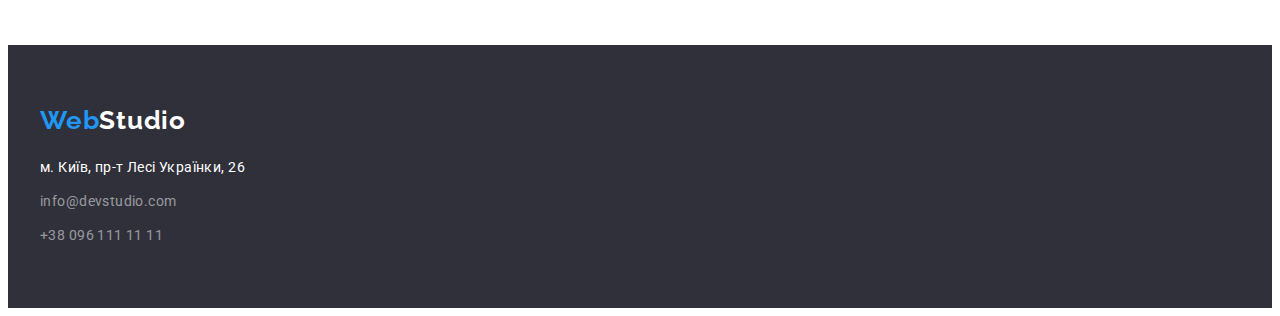
==== commit 4edd5ebe: "final" ====
--- a/portfolio.html
+++ b/portfolio.html
@@ -50,29 +50,37 @@
   <body>
     <!-- Шапка -->
     <header class="header">
-      <nav class="nav">
-        <a class="logo link" href="./index.html"><span class="logo-accent">Web</span>Studio</a>
-        <ul class="menu-list list">
-          <li class="menu-item"><a class="menu-link link" href="./index.html">Студія</a></li>
-          <li class="menu-item">
-            <a class="menu-link link current" href="./portfolio.html">Портфоліо</a>
-          </li>
-          <li class="menu-item"><a class="menu-link link" href="">Контакти</a></li>
+      <div class="header-container container">
+        <nav class="nav">
+          <a class="header-logo logo link" href="./index.html"
+            ><span class="logo-accent">Web</span>Studio</a
+          >
+          <ul class="menu-list list">
+            <li class="menu-item">
+              <a class="menu-link link current" href="./index.html">Студія</a>
+            </li>
+            <li class="menu-item">
+              <a class="menu-link link" href="./portfolio.html">Портфоліо</a>
+            </li>
+            <li class="menu-item"><a class="menu-link link" href="">Контакти</a></li>
+          </ul>
+        </nav>
+        <ul class="contact-list list">
+          <li class="contact-item">
+            <a class="contact-link link" href="mailto:info@devstudio.com">info@devstudio.com</a>
+          </li>
+          <li class="contact-item">
+            <a class="contact-link link" href="tel:+380961111111">+38 096 111 11 11</a>
+          </li>
         </ul>
-      </nav>
-      <ul class="contact-list list">
-        <li class="contact-item">
-          <a class="contact-link link" href="mailto:info@devstudio.com">info@devstudio.com</a>
-        </li>
-        <li class="contact-item">
-          <a class="contact-link link" href="tel:+380961111111">+38 096 111 11 11</a>
-        </li>
-      </ul>
+      </div>
     </header>
+
     <!-- Основна частина -->
     <main>
       <section class="portfolio section">
-        <h1 class="visually-hidden">Наші роботи</h1>
+<div class="container">
+          <h1 class="visually-hidden">Наші роботи</h1>
         <ul class="portfolio-list list">
           <li class="portfolio-item"><button class="portfolio-btn" type="button">Усі</button></li>
           <li class="portfolio-item">
@@ -97,8 +105,10 @@
               width="370"
               height="294"
             />
-            <h2 class="works-title">Технокряк</h2>
+           <div class="works-shadow">
+             <h2 class="works-title">Технокряк</h2>
             <p class="works-text">Веб-сайт</p>
+           </div>
           </li>
           <li class="works-item">
             <img
@@ -108,8 +118,10 @@
               width="370"
               height="294"
             />
-            <h2 class="works-title">Постер New Orlean vs Golden Star</h2>
+            <div class="works-shadow">
+              <h2 class="works-title">Постер New Orlean vs Golden Star</h2>
             <p class="works-text">Дизайн</p>
+            </div>
           </li>
           <li class="works-item">
             <img
@@ -119,8 +131,10 @@
               width="370"
               height="294"
             />
-            <h2 class="works-title">Ресторан Seafood</h2>
+           <div class="works-shadow">
+             <h2 class="works-title">Ресторан Seafood</h2>
             <p class="works-text">Додаток</p>
+           </div>
           </li>
           <li class="works-item">
             <img
@@ -130,8 +144,10 @@
               width="370"
               height="294"
             />
-            <h2 class="works-title">Проєкт Prime</h2>
+           <div class="works-shadow">
+             <h2 class="works-title">Проєкт Prime</h2>
             <p class="works-text">Маркетинг</p>
+           </div>
           </li>
           <li class="works-item">
             <img
@@ -141,8 +157,10 @@
               width="370"
               height="294"
             />
-            <h2 class="works-title">Проєкт Boxes</h2>
+          <div class="works-shadow">
+              <h2 class="works-title">Проєкт Boxes</h2>
             <p class="works-text">Додаток</p>
+          </div>
           </li>
           <li class="works-item">
             <img
@@ -152,8 +170,10 @@
               width="370"
               height="294"
             />
-            <h2 class="works-title">Inspiration has no Borders</h2>
+         <div class="works-shadow">
+             <h2 class="works-title">Inspiration has no Borders</h2>
             <p class="works-text">Веб-сайт</p>
+         </div>
           </li>
           <li class="works-item">
             <img
@@ -163,8 +183,10 @@
               width="370"
               height="294"
             />
-            <h2 class="works-title">Видання Limited Edition</h2>
+            <div class="works-shadow">
+              <h2 class="works-title">Видання Limited Edition</h2>
             <p class="works-text">Дизайн</p>
+            </div>
           </li>
           <li class="works-item">
             <img
@@ -174,9 +196,12 @@
               width="370"
               height="294"
             />
-            <h2 class="works-title">Проєкт LAB</h2>
+            <div class="works-shadow">
+              <h2 class="works-title">Проєкт LAB</h2>
             <p class="works-text">Маркетинг</p>
-          </li>
+       
+            </div>
+               </li>
           <li class="works-item">
             <img
               src="./images/portfolio/img-9.jpg"
@@ -185,39 +210,44 @@
               width="370"
               height="294"
             />
-            <h2 class="works-title">Growing Business</h2>
+            <div class="works-shadow">
+              <h2 class="works-title">Growing Business</h2>
             <p class="works-text">Додаток</p>
+            </div>
           </li>
         </ul>
       </section>
+</div>
     </main>
 
     <!-- Підвал -->
     <footer class="footer">
-      <a class="link logo" href="./index.html"
-        ><span class="logo-accent">Web</span><span class="footer-logo">Studio</span></a
-      >
-      <address class="address">
-        <ul class="address-list list">
-          <li class="address-item">
-            <a
-              class="address-link link map"
-              href="https://www.google.com.ua/maps/place/бул.+Леси+Украинки,+26,+Киев,+02000/@50.4265841,30.5361971,17z"
-              target="_blank"
-              rel="noreferrer noopener nofollow"
-              >м. Київ, пр-т Лесі Українки, 26</a
-            >
-          </li>
-          <li class="address-item">
-            <a class="address-link link mail" href="mailto:info@devstudio.com"
-              >info@devstudio.com</a
-            >
-          </li>
-          <li class="address-item">
-            <a class="address-link link tel" href="tel:+380961111111">+38 096 111 11 11</a>
-          </li>
-        </ul>
-      </address>
+      <div class="footer-container container">
+        <a class="footer-logo logo link" href="./index.html"
+          ><span class="logo-accent">Web</span><span class="footer-logo-accent">Studio</span></a
+        >
+        <address class="address">
+          <ul class="address-list list">
+            <li class="address-item">
+              <a
+                class="address-link link map"
+                href="https://www.google.com.ua/maps/place/бул.+Леси+Украинки,+26,+Киев,+02000/@50.4265841,30.5361971,17z"
+                target="_blank"
+                rel="noreferrer noopener nofollow"
+                >м. Київ, пр-т Лесі Українки, 26</a
+              >
+            </li>
+            <li class="address-item">
+              <a class="address-link link mail" href="mailto:info@devstudio.com"
+                >info@devstudio.com</a
+              >
+            </li>
+            <li class="address-item">
+              <a class="address-link link tel" href="tel:+380961111111">+38 096 111 11 11</a>
+            </li>
+          </ul>
+        </address>
+      </div>
     </footer>
   </body>
 </html>
--- a/css/styles.css
+++ b/css/styles.css
@@ -1,15 +1,20 @@
 /* global */
 :root {
+  /* background colors */
   --main-background-color: #ffffff;
   --accent-background-color: #f5f4fa;
+  --header-color: #212121;
   --footer-bcg-color: #2f303a;
-  --text-and-button-accent: #2196f3;
+  /* text colors */
   --main-text-color: #757575;
-  --header-color: #212121;
   --portfolio-bcg-color: #eeeeee;
   --logo-main-color: #000000;
+  --footer-contacts-color: rgba(225, 225, 225, 0.6);
+  --text-and-button-accent: #2196f3;
+  /* decorative elements colors */
   --header-line-color: #ececec;
-  --footer-contacts-color: rgba(225, 225, 225, 0.6);
+  --portfolio-border: #eeeeee;
+  /* text settings */
   --main-font: 'Roboto', sans-serif;
   --secondary-font: 'Raleway', sans-serif;
 }
@@ -26,8 +31,6 @@
   padding-right: 15px;
   margin-left: auto;
   margin-right: auto;
-
-  outline: 1px solid tomato;
 }
 .section {
   padding-top: 94px;
@@ -73,15 +76,15 @@
 .header-container {
   display: flex;
   align-items: center;
-  height: 80px;
 }
 .nav {
   display: flex;
   align-items: center;
 }
+.header-logo {
+  margin-right: 93px;
+}
 .logo {
-  margin-right: 93px;
-
   color: var(--logo-main-color);
   font-family: var(--secondary-font);
   font-weight: 700;
@@ -100,11 +103,15 @@
 }
 .menu-link,
 .contact-link {
+  padding-top: 32px;
+  padding-bottom: 32px;
+
   font-weight: 500;
   line-height: 1.14;
   letter-spacing: 0.02em;
 }
 .menu-link {
+  display: inline-block;
   color: var(--header-color);
 }
 .current {
@@ -131,12 +138,25 @@
 .footer {
   background-color: var(--footer-bcg-color);
 }
+.footer-container {
+  padding-top: 60px;
+  padding-bottom: 60px;
+}
 .footer-logo {
+  display: inline-block;
+  margin-bottom: 20px;
+}
+.footer-logo-accent {
   color: var(--main-background-color);
 }
 .address-item {
   line-height: 1.7;
   font-style: normal;
+}
+.map,
+.mail {
+  display: inline-block;
+  margin-bottom: 10px;
 }
 .map {
   color: var(--main-background-color);
@@ -157,8 +177,7 @@
 }
 .hero-container {
   text-align: center;
-  height: 600px;
-  padding-top: 187px;
+  padding-top: 200px;
   padding-bottom: 200px;
 }
 .main-title {
@@ -284,7 +303,23 @@
 .portfolio {
   background-color: var(--main-background-color);
 }
+.portfolio-list {
+  display: flex;
+  justify-content: center;
+  margin-bottom: 50px;
+}
+.portfolio-item:not(:last-child) {
+  margin-right: 8px;
+}
 .portfolio-btn {
+  display: inline-block;
+  padding-top: 6px;
+  padding-bottom: 6px;
+  border-radius: 4px;
+  border: 1px solid transparent;
+  box-shadow: 0px 3px 1px rgba(0, 0, 0, 0.1), 0px 1px 2px rgba(0, 0, 0, 0.08),
+    0px 2px 2px rgba(0, 0, 0, 0.12);
+
   font-family: inherit;
   font-weight: 500;
   font-size: 16px;
@@ -300,7 +335,27 @@
   color: var(--main-background-color);
   background-color: var(--text-and-button-accent);
 }
+.works-list {
+  display: flex;
+  flex-wrap: wrap;
+  margin-right: -30px;
+  margin-bottom: -30px;
+}
+.works-item {
+  flex-basis: calc(100% / 3 - 30px);
+  margin-right: 30px;
+  margin-bottom: 30px;
+}
+.works-img {
+  display: block;
+}
+.works-shadow {
+  padding: 20px 24px;
+  border: 1px solid var(--portfolio-border);
+  border-top: 1px solid transparent;
+}
 .works-title {
+  margin-bottom: 4px;
   font-weight: 700;
   font-size: 18px;
   line-height: 2;
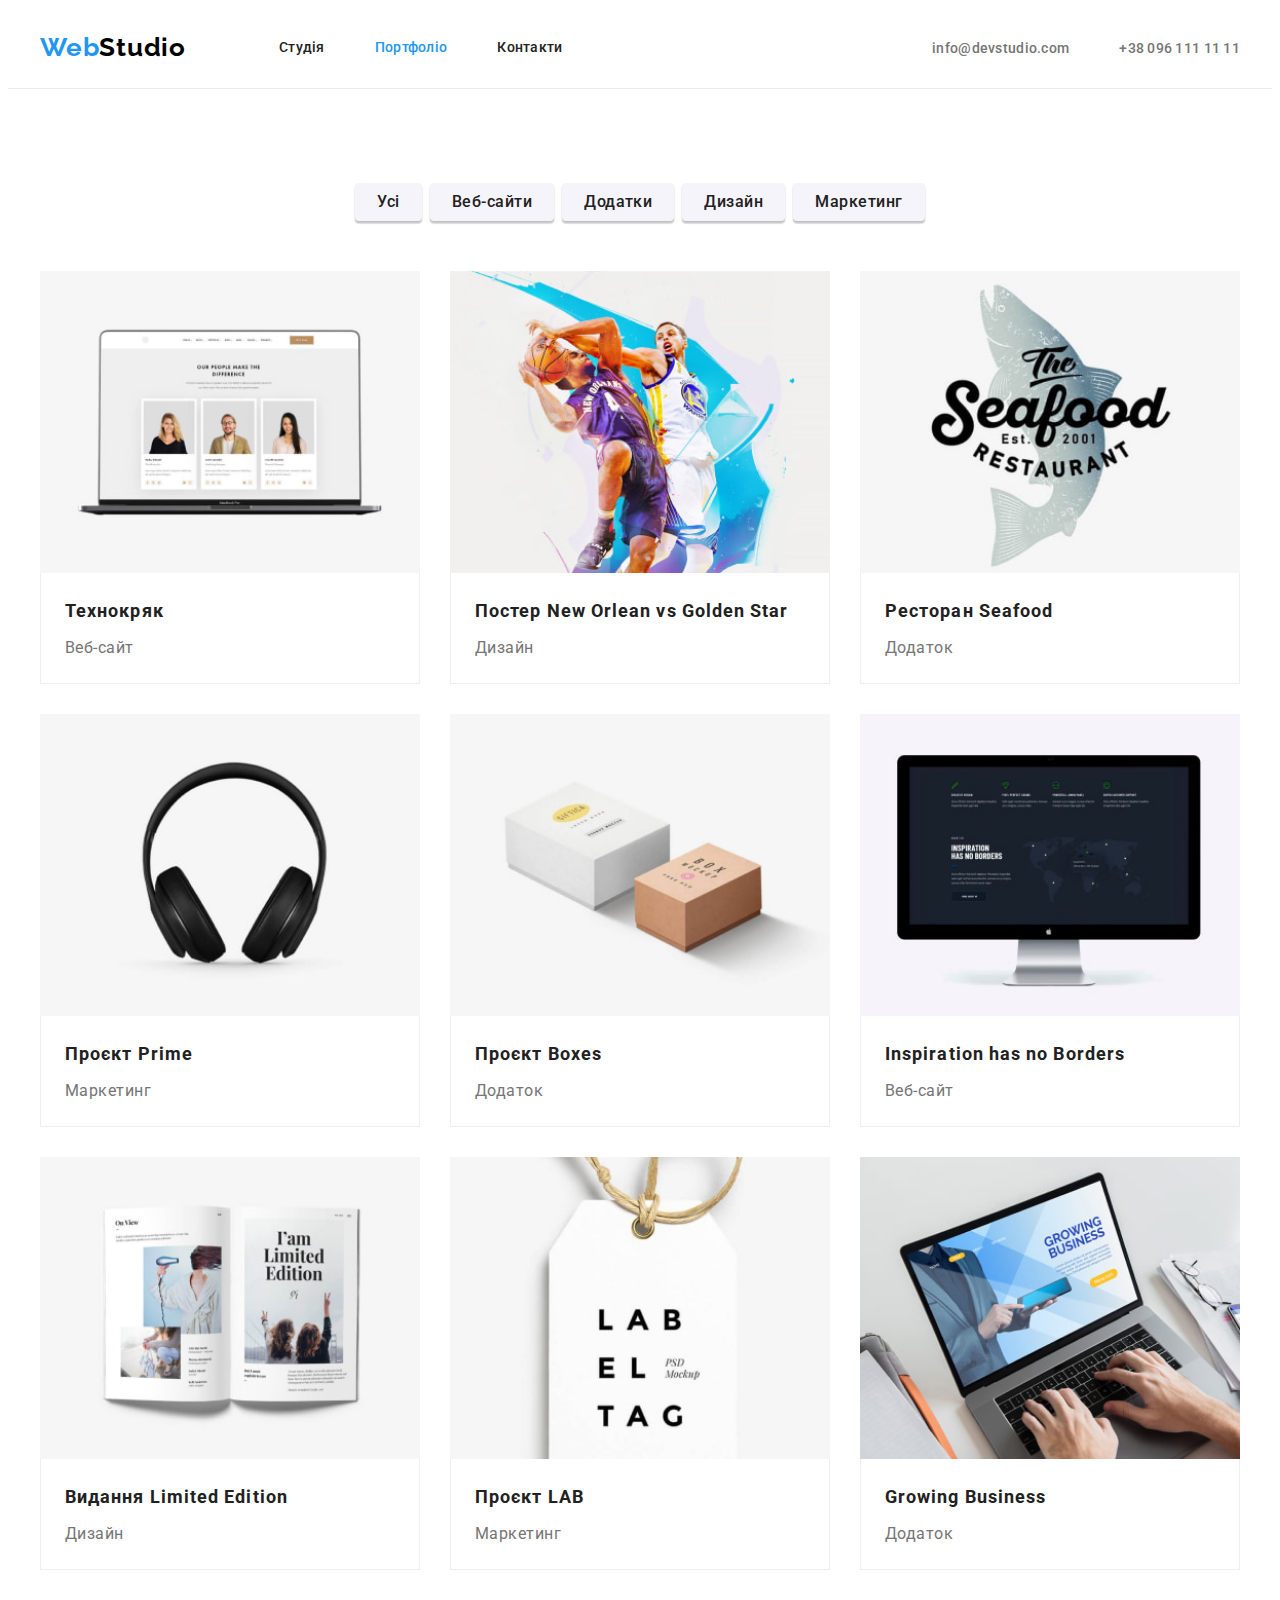
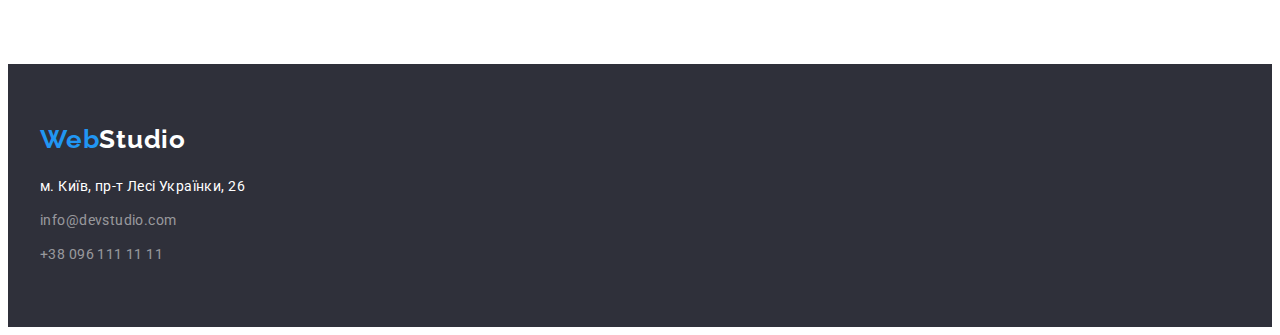
==== commit f45b948a: "corrected" ====
--- a/portfolio.html
+++ b/portfolio.html
@@ -57,10 +57,10 @@
           >
           <ul class="menu-list list">
             <li class="menu-item">
-              <a class="menu-link link current" href="./index.html">Студія</a>
+              <a class="menu-link link" href="./index.html">Студія</a>
             </li>
             <li class="menu-item">
-              <a class="menu-link link" href="./portfolio.html">Портфоліо</a>
+              <a class="menu-link link current" href="./portfolio.html">Портфоліо</a>
             </li>
             <li class="menu-item"><a class="menu-link link" href="">Контакти</a></li>
           </ul>
--- a/css/styles.css
+++ b/css/styles.css
@@ -25,12 +25,35 @@
   font-size: 14px;
   letter-spacing: 0.03em;
 }
+h1,
+h2,
+h3,
+h4,
+h5,
+h6,
+p {
+  margin: 0;
+  padding: 0;
+}
+img {
+  display: block;
+  width: 100%;
+  height: auto;
+}
+button {
+  display: block;
+  margin: 0 auto;
+  cursor: pointer;
+  border: none;
+  border-radius: 4px;
+}
+.address {
+  font-style: normal;
+}
 .container {
   width: 1200px;
-  padding-left: 15px;
-  padding-right: 15px;
-  margin-left: auto;
-  margin-right: auto;
+  padding: 0 15px;
+  margin: 0 auto;
 }
 .section {
   padding-top: 94px;
@@ -45,16 +68,7 @@
   text-decoration: none;
   color: var(--main-text-color);
 }
-h1,
-h2,
-h3,
-h4 {
-  margin: 0;
-  padding: 0;
-}
-p {
-  margin: 0;
-}
+
 .visually-hidden {
   position: absolute;
   width: 1px;
@@ -137,11 +151,9 @@
 /* footer */
 .footer {
   background-color: var(--footer-bcg-color);
-}
-.footer-container {
-  padding-top: 60px;
-  padding-bottom: 60px;
-}
+  padding: 60px 0;
+}
+
 .footer-logo {
   display: inline-block;
   margin-bottom: 20px;
@@ -151,11 +163,8 @@
 }
 .address-item {
   line-height: 1.7;
-  font-style: normal;
-}
-.map,
-.mail {
-  display: inline-block;
+}
+.address-item:not(:last-child) {
   margin-bottom: 10px;
 }
 .map {
@@ -174,12 +183,11 @@
 /* hero */
 .hero {
   background-color: var(--footer-bcg-color);
-}
-.hero-container {
-  text-align: center;
   padding-top: 200px;
   padding-bottom: 200px;
-}
+  text-align: center;
+}
+
 .main-title {
   margin-bottom: 30px;
   margin-left: auto;
@@ -196,11 +204,10 @@
 }
 .hero-btn {
   display: inline-block;
-  border-radius: 4px;
   padding: 10px 32px;
   min-width: 216px;
   box-shadow: 0px 4px 4px rgba(0, 0, 0, 0.15);
-  border: 1px solid transparent;
+  border: none;
 
   background-color: var(--text-and-button-accent);
   color: var(--main-background-color);
@@ -242,6 +249,9 @@
 }
 
 /* Чим ми займаємося */
+.activities {
+  padding-top: 0;
+}
 .activities-heading {
   margin-bottom: 50px;
 }
@@ -271,7 +281,6 @@
 .team-item {
   background-color: var(--main-background-color);
   width: 270px;
-  padding-bottom: 30px;
   box-shadow: 0px 1px 3px rgba(0, 0, 0, 0.12), 0px 1px 1px rgba(0, 0, 0, 0.14),
     0px 2px 1px rgba(0, 0, 0, 0.2);
   border-radius: 0px 0px 4px 4px;
@@ -279,9 +288,9 @@
 .team-item:not(:last-child) {
   margin-right: 30px;
 }
-.team-img {
-  display: block;
-  margin-bottom: 30px;
+.team-container {
+  padding: 30px 0;
+  text-align: center;
 }
 .team-headline {
   margin-bottom: 10px;
@@ -289,14 +298,12 @@
   font-weight: 500;
   font-size: 16px;
   line-height: 1.19;
-  text-align: center;
   letter-spacing: 0.03em;
   color: var(--header-color);
 }
 .team-text {
   font-size: 16px;
   line-height: 1.19;
-  text-align: center;
 }
 
 /* portfolio */
@@ -313,10 +320,7 @@
 }
 .portfolio-btn {
   display: inline-block;
-  padding-top: 6px;
-  padding-bottom: 6px;
-  border-radius: 4px;
-  border: 1px solid transparent;
+  padding: 6px 22px;
   box-shadow: 0px 3px 1px rgba(0, 0, 0, 0.1), 0px 1px 2px rgba(0, 0, 0, 0.08),
     0px 2px 2px rgba(0, 0, 0, 0.12);
 
@@ -328,7 +332,6 @@
   letter-spacing: 0.03em;
   color: var(--header-color);
   background-color: var(--accent-background-color);
-  cursor: pointer;
 }
 .portfolio-btn:hover,
 .portfolio-btn:focus {
@@ -346,13 +349,11 @@
   margin-right: 30px;
   margin-bottom: 30px;
 }
-.works-img {
-  display: block;
-}
+
 .works-shadow {
   padding: 20px 24px;
   border: 1px solid var(--portfolio-border);
-  border-top: 1px solid transparent;
+  border-top: none;
 }
 .works-title {
   margin-bottom: 4px;
